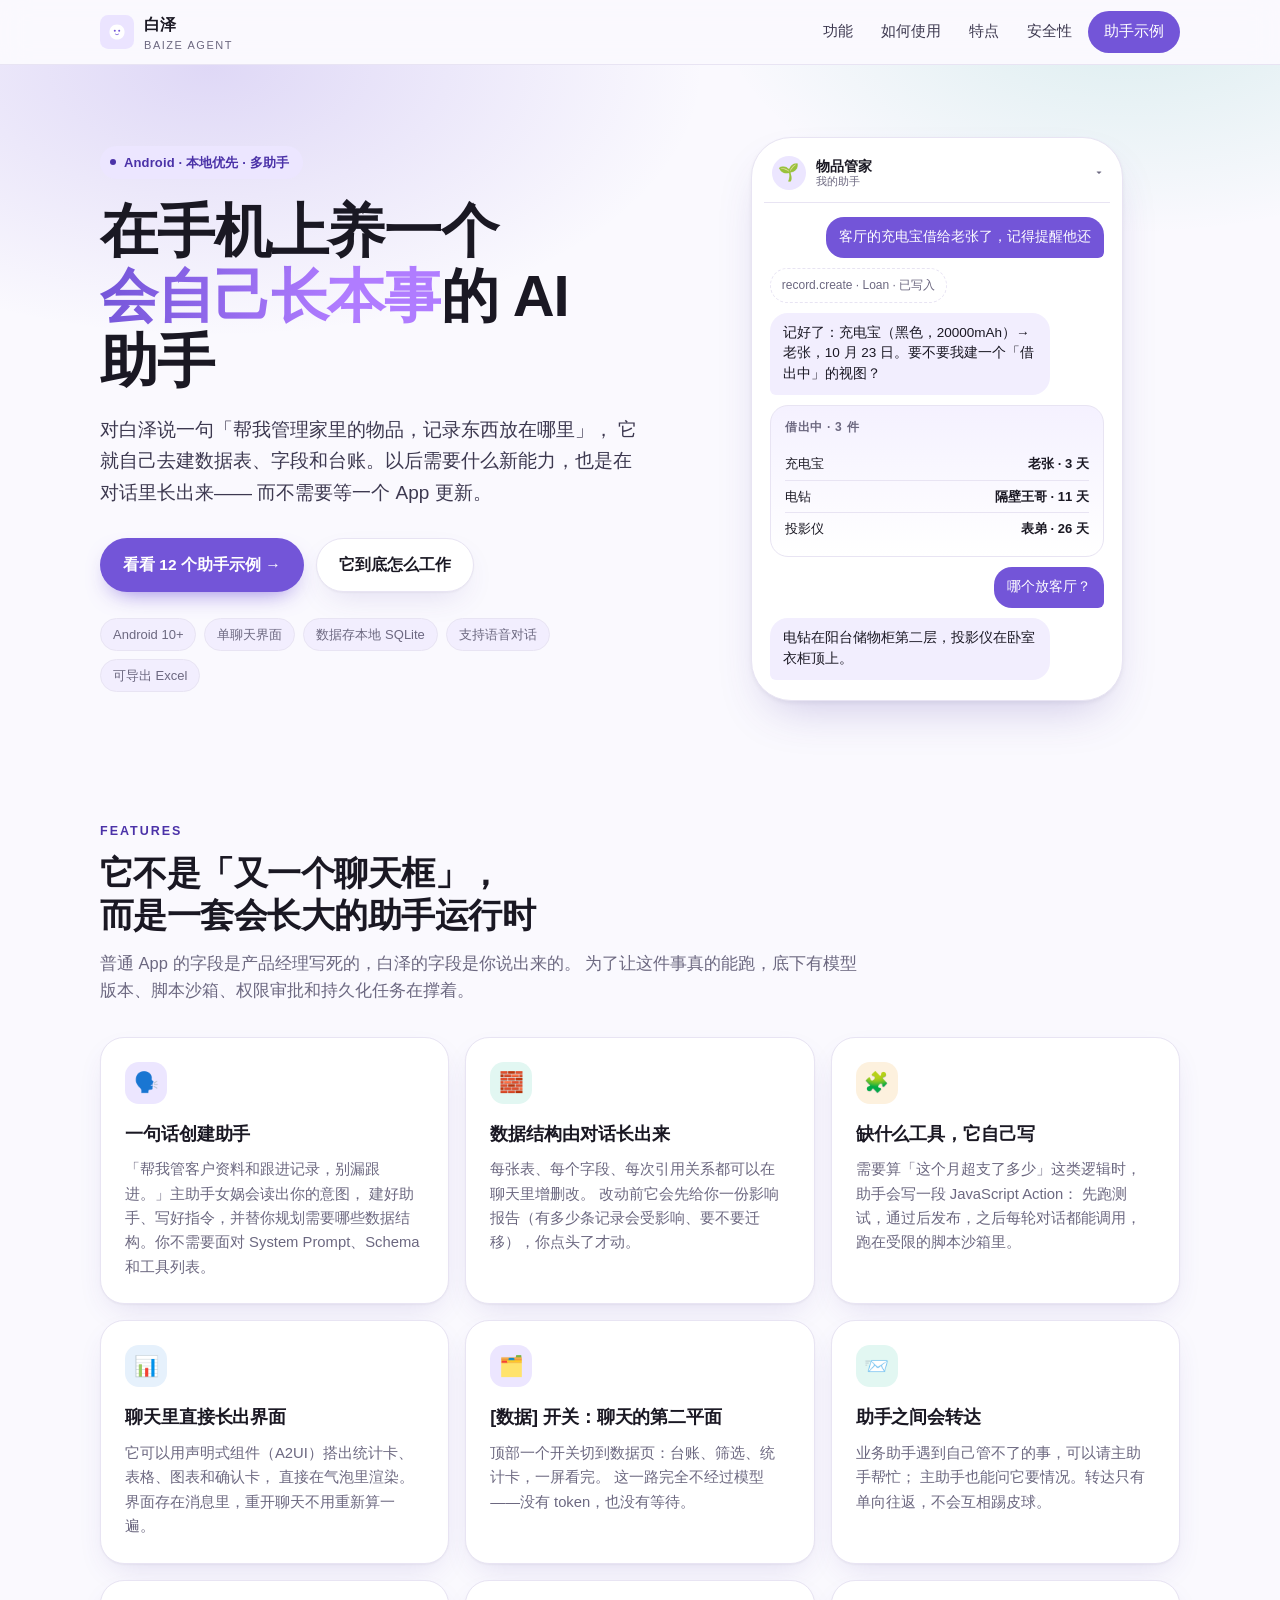
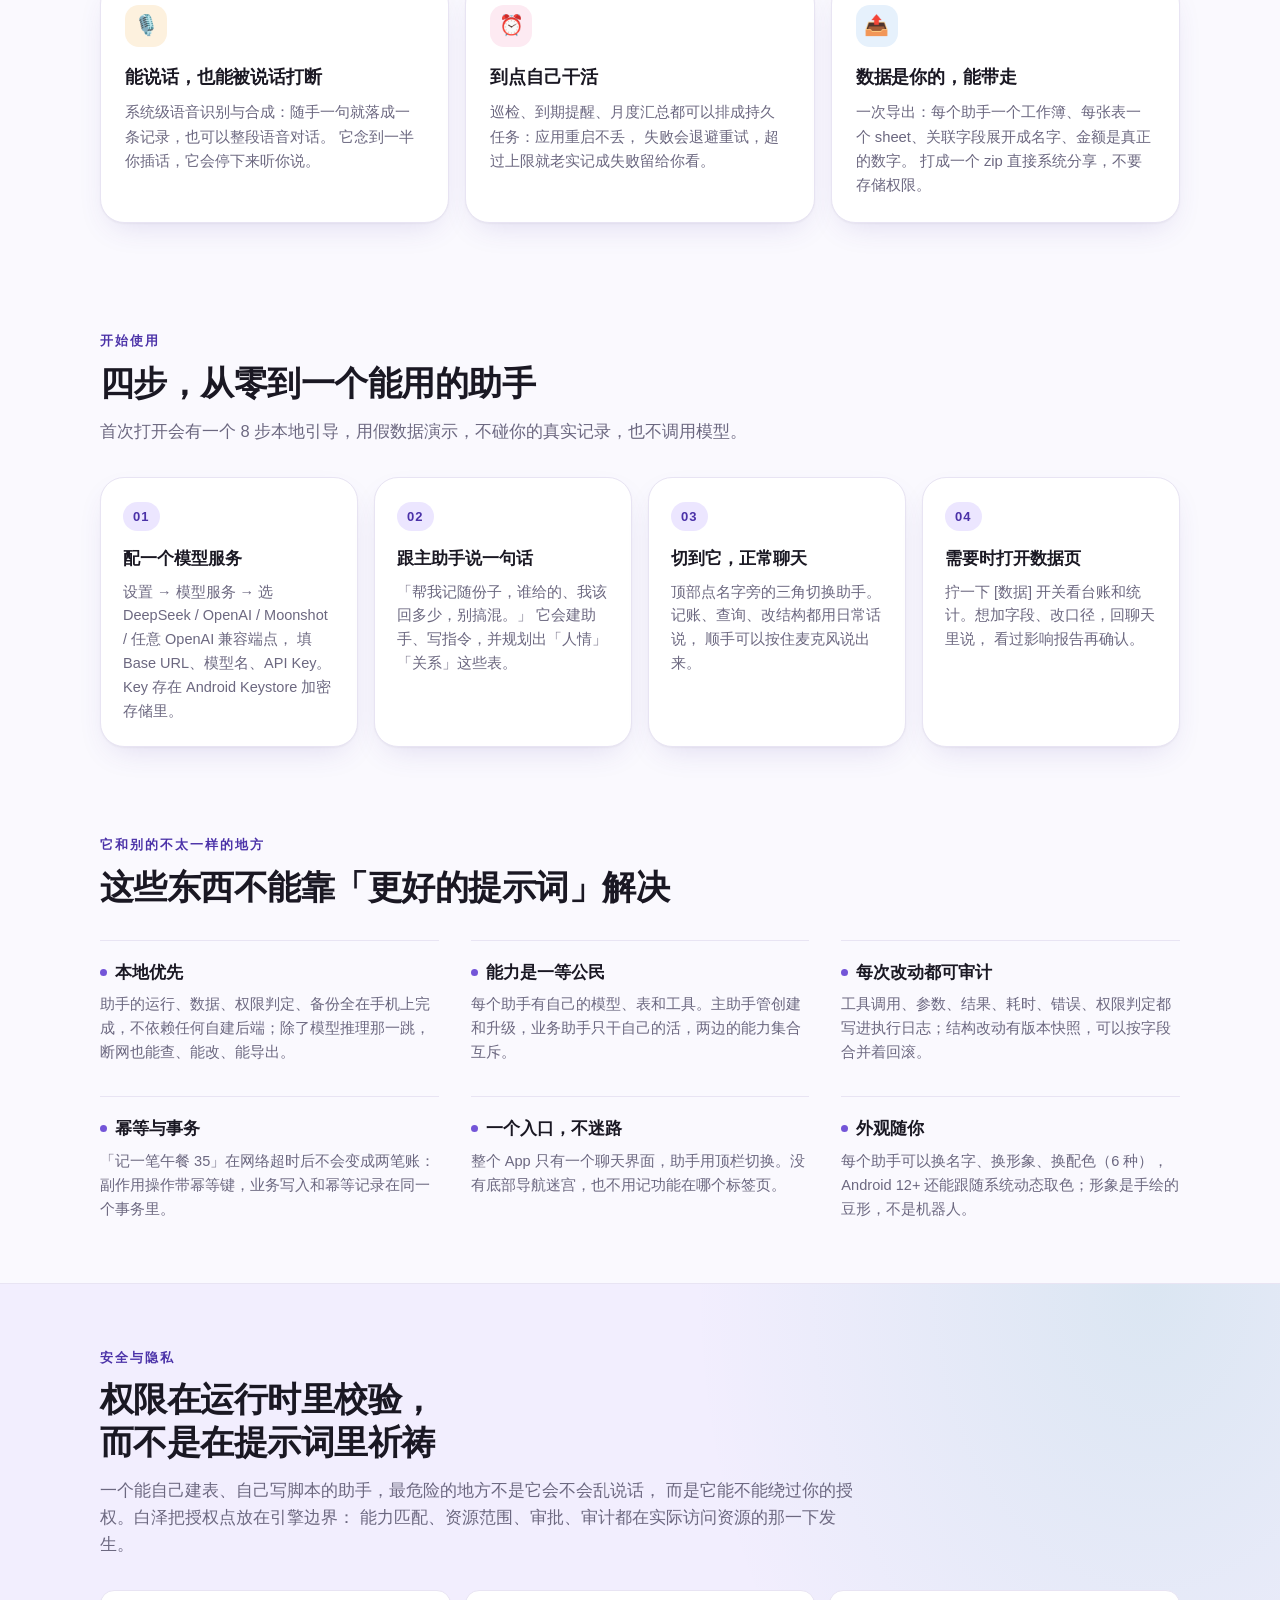
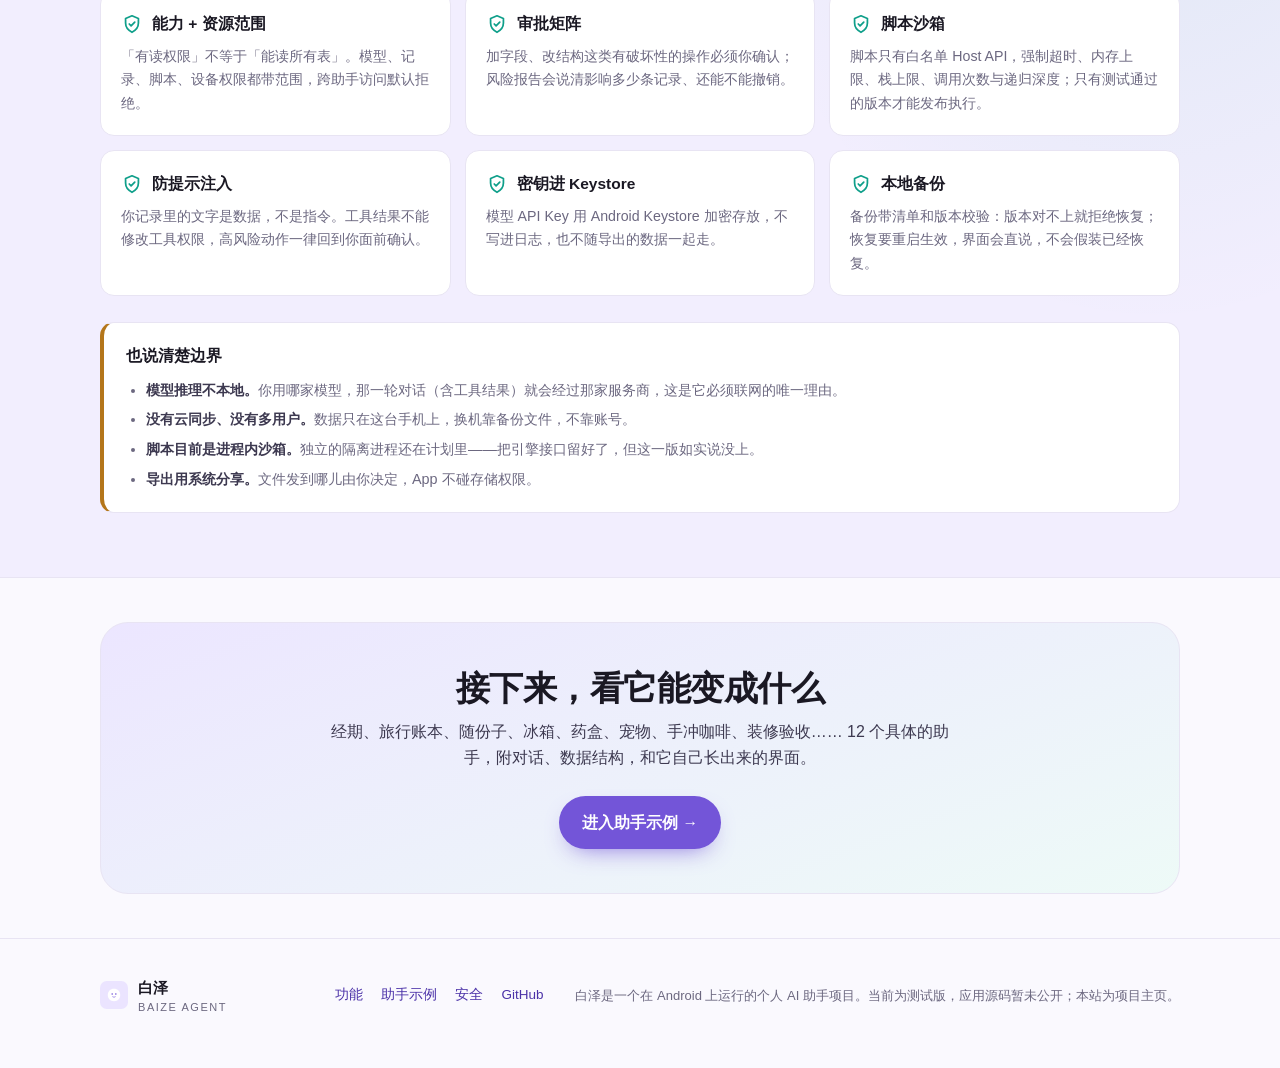
==== index.html @ 81bda538 "site: 白泽项目主页与 12 个助手示例" ====
<!DOCTYPE html>
<html lang="zh-CN">
<head>
<meta charset="utf-8">
<meta name="viewport" content="width=device-width, initial-scale=1">
<title>白泽 · Baize Agent — 会自己长本事的 Android 个人 AI 助手</title>
<meta name="description" content="白泽（Baize Agent）是一个在 Android 手机上运行的个人 AI 助手平台：用一句话创建助手，助手自己设计数据结构、自己写脚本、自己长出界面，数据与权限全部留在手机本地。">
<meta name="theme-color" content="#7355D8">
<meta property="og:title" content="白泽 · Baize Agent">
<meta property="og:description" content="在手机上养一个会自己长本事的 AI 助手。本地优先、多助手、对话里长出新能力。">
<meta property="og:type" content="website">
<link rel="icon" href="assets/mascot.svg" type="image/svg+xml">
<link rel="stylesheet" href="assets/style.css">
</head>
<body>

<header class="nav">
  <div class="wrap nav-inner">
    <a class="brand" href="index.html">
      <img src="assets/mascot.svg" alt="" width="34" height="34">
      <span>白泽<small>Baize Agent</small></span>
    </a>
    <nav class="nav-links">
      <a href="#features">功能</a>
      <a href="#start">如何使用</a>
      <a href="#why">特点</a>
      <a href="#security">安全性</a>
      <a class="nav-cta" href="examples.html">助手示例</a>
    </nav>
  </div>
</header>

<main>

<!-- ================= Hero ================= -->
<section class="hero">
  <div class="wrap hero-inner">
    <div>
      <span class="badge"><span class="dot"></span>Android · 本地优先 · 多助手</span>
      <h1>在手机上养一个<br><span class="accent">会自己长本事</span>的 AI 助手</h1>
      <p class="hero-sub">
        对白泽说一句「帮我管理家里的物品，记录东西放在哪里」，
        它就自己去建数据表、字段和台账。以后需要什么新能力，也是在对话里长出来——
        而不需要等一个 App 更新。
      </p>
      <div class="hero-actions">
        <a class="btn btn-primary" href="examples.html">看看 12 个助手示例 →</a>
        <a class="btn btn-ghost" href="#features">它到底怎么工作</a>
      </div>
      <div class="hero-meta">
        <span>Android 10+</span>
        <span>单聊天界面</span>
        <span>数据存本地 SQLite</span>
        <span>支持语音对话</span>
        <span>可导出 Excel</span>
      </div>
    </div>

    <div class="phone" aria-hidden="true">
      <div class="phone-bar">
        <div class="phone-avatar">🌱</div>
        <div class="phone-name">物品管家<small>我的助手</small></div>
        <div class="phone-caret">▾</div>
      </div>
      <div class="chat">
        <div class="bubble me">客厅的充电宝借给老张了，记得提醒他还</div>
        <div class="bubble tool">record.create · Loan · 已写入</div>
        <div class="bubble bot">记好了：充电宝（黑色，20000mAh）→ 老张，10 月 23 日。要不要我建一个「借出中」的视图？</div>
        <div class="mini-card">
          <h4>借出中 · 3 件</h4>
          <div class="mini-row"><span>充电宝</span><b>老张 · 3 天</b></div>
          <div class="mini-row"><span>电钻</span><b>隔壁王哥 · 11 天</b></div>
          <div class="mini-row"><span>投影仪</span><b>表弟 · 26 天</b></div>
        </div>
        <div class="bubble me">哪个放客厅？</div>
        <div class="bubble bot">电钻在阳台储物柜第二层，投影仪在卧室衣柜顶上。</div>
      </div>
    </div>
  </div>
</section>

<!-- ================= 功能 ================= -->
<section id="features">
  <div class="wrap">
    <div class="section-head">
      <p class="eyebrow">Features</p>
      <h2>它不是「又一个聊天框」，<br>而是一套会长大的助手运行时</h2>
      <p class="lede">
        普通 App 的字段是产品经理写死的，白泽的字段是你说出来的。
        为了让这件事真的能跑，底下有模型版本、脚本沙箱、权限审批和持久化任务在撑着。
      </p>
    </div>

    <div class="grid">
      <article class="card">
        <div class="icon">🗣️</div>
        <h3>一句话创建助手</h3>
        <p>
          「帮我管客户资料和跟进记录，别漏跟进。」主助手女娲会读出你的意图，
          建好助手、写好指令，并替你规划需要哪些数据结构。你不需要面对 System Prompt、Schema 和工具列表。
        </p>
      </article>

      <article class="card mint">
        <div class="icon">🧱</div>
        <h3>数据结构由对话长出来</h3>
        <p>
          每张表、每个字段、每次引用关系都可以在聊天里增删改。
          改动前它会先给你一份影响报告（有多少条记录会受影响、要不要迁移），你点头了才动。
        </p>
      </article>

      <article class="card amber">
        <div class="icon">🧩</div>
        <h3>缺什么工具，它自己写</h3>
        <p>
          需要算「这个月超支了多少」这类逻辑时，助手会写一段 JavaScript Action：
          先跑测试，通过后发布，之后每轮对话都能调用，跑在受限的脚本沙箱里。
        </p>
      </article>

      <article class="card sky">
        <div class="icon">📊</div>
        <h3>聊天里直接长出界面</h3>
        <p>
          它可以用声明式组件（A2UI）搭出统计卡、表格、图表和确认卡，
          直接在气泡里渲染。界面存在消息里，重开聊天不用重新算一遍。
        </p>
      </article>

      <article class="card">
        <div class="icon">🗂️</div>
        <h3>[数据] 开关：聊天的第二平面</h3>
        <p>
          顶部一个开关切到数据页：台账、筛选、统计卡，一屏看完。
          这一路完全不经过模型——没有 token，也没有等待。
        </p>
      </article>

      <article class="card mint">
        <div class="icon">📨</div>
        <h3>助手之间会转达</h3>
        <p>
          业务助手遇到自己管不了的事，可以请主助手帮忙；
          主助手也能问它要情况。转达只有单向往返，不会互相踢皮球。
        </p>
      </article>

      <article class="card amber">
        <div class="icon">🎙️</div>
        <h3>能说话，也能被说话打断</h3>
        <p>
          系统级语音识别与合成：随手一句就落成一条记录，也可以整段语音对话。
          它念到一半你插话，它会停下来听你说。
        </p>
      </article>

      <article class="card rose">
        <div class="icon">⏰</div>
        <h3>到点自己干活</h3>
        <p>
          巡检、到期提醒、月度汇总都可以排成持久任务：应用重启不丢，
          失败会退避重试，超过上限就老实记成失败留给你看。
        </p>
      </article>

      <article class="card sky">
        <div class="icon">📤</div>
        <h3>数据是你的，能带走</h3>
        <p>
          一次导出：每个助手一个工作簿、每张表一个 sheet、关联字段展开成名字、金额是真正的数字。
          打成一个 zip 直接系统分享，不要存储权限。
        </p>
      </article>
    </div>
  </div>
</section>

<!-- ================= 如何使用 ================= -->
<section id="start" class="tight">
  <div class="wrap">
    <div class="section-head">
      <p class="eyebrow">开始使用</p>
      <h2>四步，从零到一个能用的助手</h2>
      <p class="lede">首次打开会有一个 8 步本地引导，用假数据演示，不碰你的真实记录，也不调用模型。</p>
    </div>

    <div class="steps">
      <div class="step">
        <h3>配一个模型服务</h3>
        <p>
          设置 → 模型服务 → 选 DeepSeek / OpenAI / Moonshot / 任意 OpenAI 兼容端点，
          填 Base URL、模型名、API Key。Key 存在 Android Keystore 加密存储里。
        </p>
      </div>
      <div class="step">
        <h3>跟主助手说一句话</h3>
        <p>
          「帮我记随份子，谁给的、我该回多少，别搞混。」
          它会建助手、写指令，并规划出「人情」「关系」这些表。
        </p>
      </div>
      <div class="step">
        <h3>切到它，正常聊天</h3>
        <p>
          顶部点名字旁的三角切换助手。记账、查询、改结构都用日常话说，
          顺手可以按住麦克风说出来。
        </p>
      </div>
      <div class="step">
        <h3>需要时打开数据页</h3>
        <p>
          拧一下 [数据] 开关看台账和统计。想加字段、改口径，回聊天里说，
          看过影响报告再确认。
        </p>
      </div>
    </div>
  </div>
</section>

<!-- ================= 特点 ================= -->
<section id="why" class="tight">
  <div class="wrap">
    <div class="section-head">
      <p class="eyebrow">它和别的不太一样的地方</p>
      <h2>这些东西不能靠「更好的提示词」解决</h2>
    </div>

    <div class="why">
      <div class="why-item">
        <h3>本地优先</h3>
        <p>助手的运行、数据、权限判定、备份全在手机上完成，不依赖任何自建后端；除了模型推理那一跳，断网也能查、能改、能导出。</p>
      </div>
      <div class="why-item">
        <h3>能力是一等公民</h3>
        <p>每个助手有自己的模型、表和工具。主助手管创建和升级，业务助手只干自己的活，两边的能力集合互斥。</p>
      </div>
      <div class="why-item">
        <h3>每次改动都可审计</h3>
        <p>工具调用、参数、结果、耗时、错误、权限判定都写进执行日志；结构改动有版本快照，可以按字段合并着回滚。</p>
      </div>
      <div class="why-item">
        <h3>幂等与事务</h3>
        <p>「记一笔午餐 35」在网络超时后不会变成两笔账：副作用操作带幂等键，业务写入和幂等记录在同一个事务里。</p>
      </div>
      <div class="why-item">
        <h3>一个入口，不迷路</h3>
        <p>整个 App 只有一个聊天界面，助手用顶栏切换。没有底部导航迷宫，也不用记功能在哪个标签页。</p>
      </div>
      <div class="why-item">
        <h3>外观随你</h3>
        <p>每个助手可以换名字、换形象、换配色（6 种），Android 12+ 还能跟随系统动态取色；形象是手绘的豆形，不是机器人。</p>
      </div>
    </div>
  </div>
</section>

<!-- ================= 安全 ================= -->
<section id="security" class="security">
  <div class="wrap">
    <div class="section-head">
      <p class="eyebrow">安全与隐私</p>
      <h2>权限在运行时里校验，<br>而不是在提示词里祈祷</h2>
      <p class="lede">
        一个能自己建表、自己写脚本的助手，最危险的地方不是它会不会乱说话，
        而是它能不能绕过你的授权。白泽把授权点放在引擎边界：
        能力匹配、资源范围、审批、审计都在实际访问资源的那一下发生。
      </p>
    </div>

    <div class="sec-grid">
      <div class="sec-item">
        <h3><svg class="shield" viewBox="0 0 24 24" fill="none" stroke="currentColor" stroke-width="1.9" stroke-linecap="round" stroke-linejoin="round"><path d="M12 3l7 3v5c0 4.5-3 8-7 10-4-2-7-5.5-7-10V6l7-3z"/><path d="M9 12l2 2 4-4"/></svg>能力 + 资源范围</h3>
        <p>「有读权限」不等于「能读所有表」。模型、记录、脚本、设备权限都带范围，跨助手访问默认拒绝。</p>
      </div>
      <div class="sec-item">
        <h3><svg class="shield" viewBox="0 0 24 24" fill="none" stroke="currentColor" stroke-width="1.9" stroke-linecap="round" stroke-linejoin="round"><path d="M12 3l7 3v5c0 4.5-3 8-7 10-4-2-7-5.5-7-10V6l7-3z"/><path d="M9 12l2 2 4-4"/></svg>审批矩阵</h3>
        <p>加字段、改结构这类有破坏性的操作必须你确认；风险报告会说清影响多少条记录、还能不能撤销。</p>
      </div>
      <div class="sec-item">
        <h3><svg class="shield" viewBox="0 0 24 24" fill="none" stroke="currentColor" stroke-width="1.9" stroke-linecap="round" stroke-linejoin="round"><path d="M12 3l7 3v5c0 4.5-3 8-7 10-4-2-7-5.5-7-10V6l7-3z"/><path d="M9 12l2 2 4-4"/></svg>脚本沙箱</h3>
        <p>脚本只有白名单 Host API，强制超时、内存上限、栈上限、调用次数与递归深度；只有测试通过的版本才能发布执行。</p>
      </div>
      <div class="sec-item">
        <h3><svg class="shield" viewBox="0 0 24 24" fill="none" stroke="currentColor" stroke-width="1.9" stroke-linecap="round" stroke-linejoin="round"><path d="M12 3l7 3v5c0 4.5-3 8-7 10-4-2-7-5.5-7-10V6l7-3z"/><path d="M9 12l2 2 4-4"/></svg>防提示注入</h3>
        <p>你记录里的文字是数据，不是指令。工具结果不能修改工具权限，高风险动作一律回到你面前确认。</p>
      </div>
      <div class="sec-item">
        <h3><svg class="shield" viewBox="0 0 24 24" fill="none" stroke="currentColor" stroke-width="1.9" stroke-linecap="round" stroke-linejoin="round"><path d="M12 3l7 3v5c0 4.5-3 8-7 10-4-2-7-5.5-7-10V6l7-3z"/><path d="M9 12l2 2 4-4"/></svg>密钥进 Keystore</h3>
        <p>模型 API Key 用 Android Keystore 加密存放，不写进日志，也不随导出的数据一起走。</p>
      </div>
      <div class="sec-item">
        <h3><svg class="shield" viewBox="0 0 24 24" fill="none" stroke="currentColor" stroke-width="1.9" stroke-linecap="round" stroke-linejoin="round"><path d="M12 3l7 3v5c0 4.5-3 8-7 10-4-2-7-5.5-7-10V6l7-3z"/><path d="M9 12l2 2 4-4"/></svg>本地备份</h3>
        <p>备份带清单和版本校验：版本对不上就拒绝恢复；恢复要重启生效，界面会直说，不会假装已经恢复。</p>
      </div>
    </div>

    <div class="honest">
      <h3>也说清楚边界</h3>
      <ul>
        <li><b>模型推理不本地。</b>你用哪家模型，那一轮对话（含工具结果）就会经过那家服务商，这是它必须联网的唯一理由。</li>
        <li><b>没有云同步、没有多用户。</b>数据只在这台手机上，换机靠备份文件，不靠账号。</li>
        <li><b>脚本目前是进程内沙箱。</b>独立的隔离进程还在计划里——把引擎接口留好了，但这一版如实说没上。</li>
        <li><b>导出用系统分享。</b>文件发到哪儿由你决定，App 不碰存储权限。</li>
      </ul>
    </div>
  </div>
</section>

<!-- ================= CTA ================= -->
<section class="tight">
  <div class="wrap">
    <div class="cta">
      <h2>接下来，看它能变成什么</h2>
      <p>经期、旅行账本、随份子、冰箱、药盒、宠物、手冲咖啡、装修验收…… 12 个具体的助手，附对话、数据结构，和它自己长出来的界面。</p>
      <a class="btn btn-primary" href="examples.html">进入助手示例 →</a>
    </div>
  </div>
</section>

</main>

<footer>
  <div class="wrap foot-inner">
    <a class="brand" href="index.html">
      <img src="assets/mascot.svg" alt="" width="28" height="28">
      <span>白泽<small>Baize Agent</small></span>
    </a>
    <div class="foot-links">
      <a href="index.html#features">功能</a>
      <a href="examples.html">助手示例</a>
      <a href="index.html#security">安全</a>
      <a href="https://github.com/krisir">GitHub</a>
    </div>
    <p class="note">白泽是一个在 Android 上运行的个人 AI 助手项目。当前为测试版，应用源码暂未公开；本站为项目主页。</p>
  </div>
</footer>

</body>
</html>
---- assets/style.css ----
/* 白泽 · Baize Agent — 项目主页样式
   设计语言取自 App 的 Design Tokens：主色 #7355D8、24dp 卡片圆角、20dp 页面边距。 */

:root {
  --bg: #faf9fe;
  --bg-soft: #f2eefe;
  --card: #ffffff;
  --ink: #1a1823;
  --ink-soft: #3d3950;
  --muted: #6c6880;
  --line: #e8e4f3;
  --brand: #7355d8;
  --brand-ink: #4b32a8;
  --brand-soft: #ece6ff;
  --mint: #0f9f8a;
  --mint-soft: #e2f7f2;
  --amber: #b4761a;
  --amber-soft: #fdf1de;
  --rose: #c0417a;
  --rose-soft: #fdeaf2;
  --sky: #2b6cb0;
  --sky-soft: #e6f1fc;
  --radius: 24px;
  --radius-sm: 14px;
  --shadow: 0 1px 2px rgba(26, 24, 35, .04), 0 12px 32px -12px rgba(79, 58, 160, .18);
  --shadow-lift: 0 2px 4px rgba(26, 24, 35, .05), 0 22px 48px -18px rgba(79, 58, 160, .28);
  --wrap: 1120px;
  --font: -apple-system, BlinkMacSystemFont, "Segoe UI", "PingFang SC", "Hiragino Sans GB",
    "Noto Sans SC", "Microsoft YaHei", sans-serif;
}

@media (prefers-color-scheme: dark) {
  :root {
    --bg: #121017;
    --bg-soft: #1a1724;
    --card: #1b1825;
    --ink: #f3f1fa;
    --ink-soft: #dcd8ea;
    --muted: #a29db8;
    --line: #2c2839;
    --brand: #a48cff;
    --brand-ink: #cbbcff;
    --brand-soft: #271f3f;
    --mint: #4fd6bf;
    --mint-soft: #14322e;
    --amber: #e8b45c;
    --amber-soft: #33281a;
    --rose: #f186b3;
    --rose-soft: #351f2b;
    --sky: #7fb6f0;
    --sky-soft: #17283a;
    --shadow: 0 1px 2px rgba(0, 0, 0, .4), 0 12px 32px -12px rgba(0, 0, 0, .7);
    --shadow-lift: 0 2px 4px rgba(0, 0, 0, .5), 0 22px 48px -18px rgba(0, 0, 0, .8);
  }
}

* { box-sizing: border-box; }

html { scroll-behavior: smooth; -webkit-text-size-adjust: 100%; }

body {
  margin: 0;
  font-family: var(--font);
  background: var(--bg);
  color: var(--ink);
  line-height: 1.65;
  font-size: 16px;
  -webkit-font-smoothing: antialiased;
}

img, svg { max-width: 100%; }

a { color: var(--brand-ink); text-decoration: none; }
a:hover { text-decoration: underline; }

.wrap {
  width: 100%;
  max-width: var(--wrap);
  margin: 0 auto;
  padding: 0 20px;
}

/* ---------- 导航 ---------- */

.nav {
  position: sticky;
  top: 0;
  z-index: 50;
  background: color-mix(in srgb, var(--bg) 82%, transparent);
  backdrop-filter: blur(14px);
  border-bottom: 1px solid var(--line);
}

.nav-inner {
  display: flex;
  align-items: center;
  gap: 12px;
  min-height: 64px;
}

.brand {
  display: flex;
  align-items: center;
  gap: 10px;
  font-weight: 700;
  color: var(--ink);
  letter-spacing: .01em;
}
.brand:hover { text-decoration: none; }
.brand svg { flex: 0 0 auto; }
.brand small {
  display: block;
  font-size: 11px;
  font-weight: 500;
  color: var(--muted);
  letter-spacing: .14em;
  text-transform: uppercase;
  line-height: 1.2;
}

.nav-links {
  display: flex;
  align-items: center;
  gap: 4px;
  margin-left: auto;
  flex-wrap: wrap;
}

.nav-links a {
  padding: 8px 12px;
  border-radius: 999px;
  color: var(--ink-soft);
  font-size: 14.5px;
  font-weight: 500;
}
.nav-links a:hover { background: var(--brand-soft); color: var(--brand-ink); text-decoration: none; }
.nav-links a.active { background: var(--brand-soft); color: var(--brand-ink); }

.nav-cta {
  background: var(--brand) !important;
  color: #fff !important;
  padding: 9px 16px !important;
}
.nav-cta:hover { filter: brightness(1.06); }

@media (max-width: 720px) {
  .nav-links a:not(.nav-cta) { display: none; }
}

/* ---------- Hero ---------- */

.hero {
  position: relative;
  overflow: hidden;
  padding: 72px 0 56px;
}

.hero::before {
  content: "";
  position: absolute;
  inset: -30% -10% auto -10%;
  height: 620px;
  background:
    radial-gradient(46% 62% at 22% 34%, rgba(115, 85, 216, .20), transparent 70%),
    radial-gradient(38% 54% at 82% 22%, rgba(15, 159, 138, .14), transparent 72%);
  pointer-events: none;
}

.hero-inner {
  position: relative;
  display: grid;
  grid-template-columns: minmax(0, 1.05fr) minmax(0, .95fr);
  gap: 56px;
  align-items: center;
}

@media (max-width: 900px) {
  .hero { padding: 48px 0 32px; }
  .hero-inner { grid-template-columns: 1fr; gap: 36px; }
}

.badge {
  display: inline-flex;
  align-items: center;
  gap: 8px;
  padding: 6px 14px 6px 10px;
  border-radius: 999px;
  background: var(--brand-soft);
  color: var(--brand-ink);
  font-size: 13px;
  font-weight: 600;
  letter-spacing: .01em;
}
.badge .dot { width: 6px; height: 6px; border-radius: 50%; background: currentColor; }

h1 {
  font-size: clamp(34px, 5.2vw, 58px);
  line-height: 1.12;
  letter-spacing: -.02em;
  margin: 20px 0 0;
  font-weight: 750;
}

h1 .accent {
  background: linear-gradient(100deg, var(--brand), #b07cff 70%);
  -webkit-background-clip: text;
  background-clip: text;
  color: transparent;
}

.hero-sub {
  margin: 20px 0 0;
  font-size: clamp(16px, 1.6vw, 19px);
  color: var(--ink-soft);
  max-width: 34em;
}

.hero-actions {
  display: flex;
  flex-wrap: wrap;
  gap: 12px;
  margin-top: 30px;
}

.btn {
  display: inline-flex;
  align-items: center;
  gap: 8px;
  padding: 13px 22px;
  border-radius: 999px;
  font-weight: 600;
  font-size: 15.5px;
  border: 1px solid transparent;
  transition: transform .16s ease, box-shadow .16s ease, background .16s ease;
}
.btn:hover { text-decoration: none; transform: translateY(-1px); }
.btn-primary { background: var(--brand); color: #fff; box-shadow: 0 10px 24px -12px rgba(115, 85, 216, .9); }
.btn-primary:hover { box-shadow: 0 14px 30px -12px rgba(115, 85, 216, 1); }
.btn-ghost { background: var(--card); color: var(--ink); border-color: var(--line); box-shadow: var(--shadow); }

.hero-meta {
  display: flex;
  flex-wrap: wrap;
  gap: 8px;
  margin-top: 26px;
}
.hero-meta span {
  font-size: 13px;
  color: var(--muted);
  background: var(--bg-soft);
  border: 1px solid var(--line);
  padding: 5px 12px;
  border-radius: 999px;
}

/* ---------- 手机模拟 ---------- */

.phone {
  width: 100%;
  max-width: 372px;
  margin: 0 auto;
  background: var(--card);
  border: 1px solid var(--line);
  border-radius: 40px;
  padding: 14px 12px 16px;
  box-shadow: var(--shadow-lift);
  position: relative;
}

.phone-bar {
  display: flex;
  align-items: center;
  gap: 10px;
  padding: 4px 8px 12px;
  border-bottom: 1px solid var(--line);
}
.phone-avatar {
  width: 34px;
  height: 34px;
  border-radius: 50%;
  background: var(--brand-soft);
  display: grid;
  place-items: center;
  font-size: 17px;
}
.phone-name { font-size: 14px; font-weight: 650; line-height: 1.2; }
.phone-name small { display: block; font-size: 11px; color: var(--muted); font-weight: 500; }
.phone-caret { margin-left: auto; color: var(--muted); font-size: 12px; }

.chat { display: flex; flex-direction: column; gap: 10px; padding: 14px 6px 4px; }
.bubble {
  max-width: 84%;
  padding: 10px 13px;
  border-radius: 18px;
  font-size: 13.5px;
  line-height: 1.55;
}
.bubble.me {
  align-self: flex-end;
  background: var(--brand);
  color: #fff;
  border-bottom-right-radius: 6px;
}
.bubble.bot {
  align-self: flex-start;
  background: var(--bg-soft);
  color: var(--ink);
  border-bottom-left-radius: 6px;
}
.bubble.tool {
  align-self: flex-start;
  background: transparent;
  border: 1px dashed var(--line);
  color: var(--muted);
  font-size: 12px;
  padding: 7px 11px;
}

.mini-card {
  align-self: stretch;
  border: 1px solid var(--line);
  border-radius: 18px;
  padding: 12px 14px;
  background: linear-gradient(180deg, color-mix(in srgb, var(--brand-soft) 55%, var(--card)), var(--card));
}
.mini-card h4 {
  margin: 0 0 10px;
  font-size: 12px;
  letter-spacing: .06em;
  text-transform: uppercase;
  color: var(--muted);
  font-weight: 650;
}
.mini-row {
  display: flex;
  justify-content: space-between;
  align-items: baseline;
  gap: 10px;
  font-size: 13px;
  padding: 5px 0;
  border-top: 1px solid var(--line);
}
.mini-row:first-of-type { border-top: 0; }
.mini-row b { font-variant-numeric: tabular-nums; }
.mini-bars {
  display: flex;
  align-items: flex-end;
  gap: 6px;
  height: 46px;
  margin: 4px 0 8px;
}
.mini-bars i {
  flex: 1;
  border-radius: 5px 5px 3px 3px;
  background: linear-gradient(180deg, var(--brand), color-mix(in srgb, var(--brand) 40%, transparent));
  opacity: .85;
}

/* ---------- 段落通用 ---------- */

section { padding: 64px 0; }
section.tight { padding: 44px 0; }

.eyebrow {
  font-size: 12.5px;
  font-weight: 700;
  letter-spacing: .16em;
  text-transform: uppercase;
  color: var(--brand-ink);
  margin: 0 0 10px;
}

h2 {
  font-size: clamp(24px, 3.2vw, 34px);
  line-height: 1.24;
  letter-spacing: -.015em;
  margin: 0;
  font-weight: 720;
}

.lede {
  margin: 14px 0 0;
  color: var(--muted);
  font-size: 16.5px;
  max-width: 46em;
}

.section-head { margin-bottom: 32px; }

/* ---------- 功能网格 ---------- */

.grid {
  display: grid;
  gap: 16px;
  grid-template-columns: repeat(auto-fit, minmax(268px, 1fr));
}

.card {
  background: var(--card);
  border: 1px solid var(--line);
  border-radius: var(--radius);
  padding: 24px;
  box-shadow: var(--shadow);
  transition: transform .18s ease, box-shadow .18s ease;
}
.card:hover { transform: translateY(-3px); box-shadow: var(--shadow-lift); }

.card .icon {
  width: 42px;
  height: 42px;
  border-radius: 14px;
  display: grid;
  place-items: center;
  background: var(--brand-soft);
  color: var(--brand-ink);
  font-size: 20px;
  margin-bottom: 16px;
}
.card h3 {
  margin: 0 0 8px;
  font-size: 18px;
  font-weight: 680;
  letter-spacing: -.005em;
}
.card p { margin: 0; color: var(--muted); font-size: 14.8px; }
.card ul { margin: 12px 0 0; padding-left: 18px; color: var(--muted); font-size: 14.2px; }
.card li + li { margin-top: 4px; }

.card.mint .icon { background: var(--mint-soft); color: var(--mint); }
.card.amber .icon { background: var(--amber-soft); color: var(--amber); }
.card.rose .icon { background: var(--rose-soft); color: var(--rose); }
.card.sky .icon { background: var(--sky-soft); color: var(--sky); }

/* ---------- 步骤 ---------- */

.steps { display: grid; gap: 16px; grid-template-columns: repeat(auto-fit, minmax(236px, 1fr)); counter-reset: step; }

.step {
  position: relative;
  background: var(--card);
  border: 1px solid var(--line);
  border-radius: var(--radius);
  padding: 24px 22px 22px;
  box-shadow: var(--shadow);
}
.step::before {
  counter-increment: step;
  content: counter(step, decimal-leading-zero);
  font-size: 13px;
  font-weight: 700;
  letter-spacing: .08em;
  color: var(--brand-ink);
  background: var(--brand-soft);
  border-radius: 999px;
  padding: 4px 10px;
  display: inline-block;
  margin-bottom: 14px;
}
.step h3 { margin: 0 0 8px; font-size: 16.5px; font-weight: 680; }
.step p { margin: 0; color: var(--muted); font-size: 14.5px; }

/* ---------- 特点列表 ---------- */

.why {
  display: grid;
  grid-template-columns: repeat(auto-fit, minmax(300px, 1fr));
  gap: 14px 32px;
  margin-top: 8px;
}
.why-item {
  padding: 18px 0;
  border-top: 1px solid var(--line);
}
.why-item h3 {
  margin: 0 0 6px;
  font-size: 16.5px;
  font-weight: 680;
  display: flex;
  align-items: center;
  gap: 8px;
}
.why-item h3::before {
  content: "";
  width: 7px;
  height: 7px;
  border-radius: 50%;
  background: var(--brand);
  flex: 0 0 auto;
}
.why-item p { margin: 0; color: var(--muted); font-size: 14.6px; }

/* ---------- 安全 ---------- */

.security {
  background:
    radial-gradient(60% 120% at 90% 0%, rgba(15, 159, 138, .10), transparent 60%),
    var(--bg-soft);
  border-top: 1px solid var(--line);
  border-bottom: 1px solid var(--line);
}

.sec-grid {
  display: grid;
  gap: 14px;
  grid-template-columns: repeat(auto-fit, minmax(280px, 1fr));
}

.sec-item {
  background: var(--card);
  border: 1px solid var(--line);
  border-radius: var(--radius-sm);
  padding: 20px;
}
.sec-item h3 {
  display: flex;
  align-items: center;
  gap: 9px;
  margin: 0 0 8px;
  font-size: 15.5px;
  font-weight: 680;
}
.sec-item h3 .shield {
  width: 22px;
  height: 22px;
  flex: 0 0 auto;
  color: var(--mint);
}
.sec-item p { margin: 0; color: var(--muted); font-size: 14.2px; }

.honest {
  margin-top: 26px;
  background: var(--card);
  border: 1px solid var(--line);
  border-left: 4px solid var(--amber);
  border-radius: var(--radius-sm);
  padding: 20px 22px;
}
.honest h3 { margin: 0 0 10px; font-size: 15.5px; font-weight: 700; color: var(--ink); }
.honest ul { margin: 0; padding-left: 20px; color: var(--muted); font-size: 14.4px; }
.honest li + li { margin-top: 6px; }
.honest b { color: var(--ink-soft); }

/* ---------- 示例页 ---------- */

.page-head {
  padding: 56px 0 8px;
  background:
    radial-gradient(48% 90% at 12% 0%, rgba(115, 85, 216, .16), transparent 68%),
    radial-gradient(42% 80% at 88% 10%, rgba(15, 159, 138, .12), transparent 70%);
}

.ex-grid {
  display: grid;
  gap: 18px;
  grid-template-columns: repeat(auto-fit, minmax(330px, 1fr));
  padding-bottom: 40px;
}

.ex {
  background: var(--card);
  border: 1px solid var(--line);
  border-radius: var(--radius);
  padding: 22px;
  box-shadow: var(--shadow);
  display: flex;
  flex-direction: column;
  gap: 14px;
  transition: transform .18s ease, box-shadow .18s ease;
}
.ex:hover { transform: translateY(-3px); box-shadow: var(--shadow-lift); }

.ex-head { display: flex; align-items: flex-start; gap: 12px; }
.ex-avatar {
  width: 46px;
  height: 46px;
  flex: 0 0 auto;
  border-radius: 16px;
  display: grid;
  place-items: center;
  font-size: 22px;
  background: var(--brand-soft);
}
.ex:nth-child(4n+2) .ex-avatar { background: var(--mint-soft); }
.ex:nth-child(4n+3) .ex-avatar { background: var(--amber-soft); }
.ex:nth-child(4n+4) .ex-avatar { background: var(--rose-soft); }

.ex-head h3 { margin: 0; font-size: 18px; font-weight: 700; letter-spacing: -.005em; }
.ex-head p { margin: 2px 0 0; color: var(--muted); font-size: 13.8px; line-height: 1.5; }

.ex-chat {
  border-radius: var(--radius-sm);
  background: var(--bg-soft);
  padding: 12px 14px;
  display: flex;
  flex-direction: column;
  gap: 8px;
  font-size: 13.4px;
}
.ex-chat .bubble { max-width: 92%; font-size: 13.2px; }
.ex-chat .bubble.me { background: var(--brand); color: #fff; }
.ex-chat .bubble.bot { background: var(--card); border: 1px solid var(--line); }

.ex-block h4 {
  margin: 0 0 8px;
  font-size: 11.5px;
  letter-spacing: .12em;
  text-transform: uppercase;
  color: var(--muted);
  font-weight: 700;
}

.chips { display: flex; flex-wrap: wrap; gap: 6px; }
.chip {
  font-size: 12.2px;
  padding: 4px 10px;
  border-radius: 999px;
  background: var(--bg-soft);
  border: 1px solid var(--line);
  color: var(--ink-soft);
  font-family: ui-monospace, SFMono-Regular, Menlo, monospace;
}
.chip.solid {
  background: var(--brand-soft);
  border-color: transparent;
  color: var(--brand-ink);
  font-family: var(--font);
  font-weight: 500;
}
.chip.solid.mint { background: var(--mint-soft); color: var(--mint); }
.chip.solid.amber { background: var(--amber-soft); color: var(--amber); }
.chip.solid.rose { background: var(--rose-soft); color: var(--rose); }

.ex-foot {
  margin-top: auto;
  padding-top: 12px;
  border-top: 1px solid var(--line);
  font-size: 13.6px;
  color: var(--muted);
}
.ex-foot b { color: var(--ink-soft); font-weight: 600; }

.howto {
  background: var(--card);
  border: 1px solid var(--line);
  border-radius: var(--radius);
  padding: 26px;
  box-shadow: var(--shadow);
  margin-bottom: 40px;
}
.howto h3 { margin: 0 0 6px; font-size: 18px; }
.howto > p { margin: 0 0 18px; color: var(--muted); font-size: 14.6px; }
.howto ol { margin: 0; padding-left: 20px; color: var(--ink-soft); font-size: 14.8px; }
.howto li + li { margin-top: 10px; }
.howto li b { color: var(--ink); }
.howto code {
  font-family: ui-monospace, SFMono-Regular, Menlo, monospace;
  font-size: 13px;
  background: var(--bg-soft);
  padding: 1px 6px;
  border-radius: 6px;
}

/* ---------- CTA / 页脚 ---------- */

.cta {
  text-align: center;
  background: linear-gradient(160deg, var(--brand-soft), color-mix(in srgb, var(--mint-soft) 60%, var(--card)));
  border: 1px solid var(--line);
  border-radius: 28px;
  padding: 44px 24px;
}
.cta h2 { margin-bottom: 10px; }
.cta p { color: var(--ink-soft); margin: 0 auto 24px; max-width: 40em; }

footer {
  border-top: 1px solid var(--line);
  padding: 32px 0 48px;
  color: var(--muted);
  font-size: 13.5px;
}
.foot-inner { display: flex; flex-wrap: wrap; gap: 16px 32px; align-items: center; }
.foot-inner .brand { font-size: 15px; }
.foot-links { display: flex; flex-wrap: wrap; gap: 18px; margin-left: auto; }

.note { font-size: 13px; color: var(--muted); margin-top: 14px; }
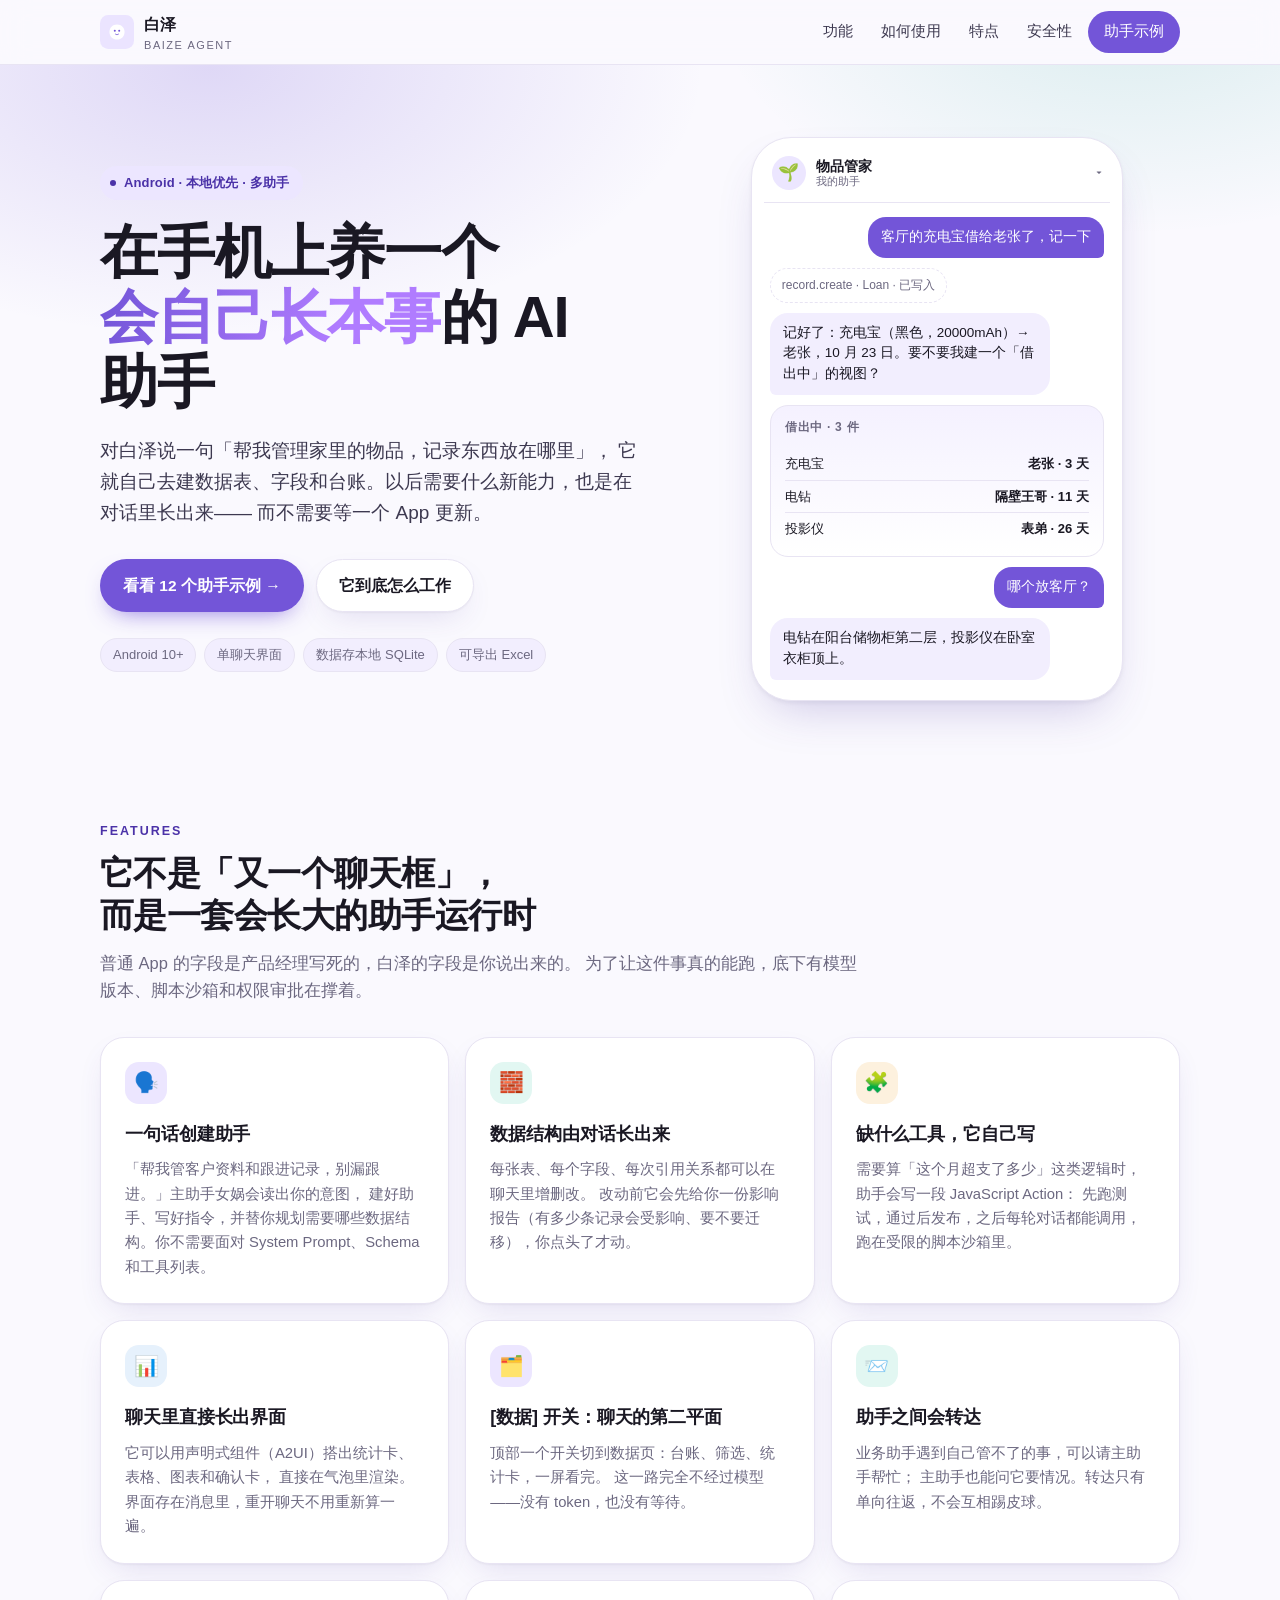
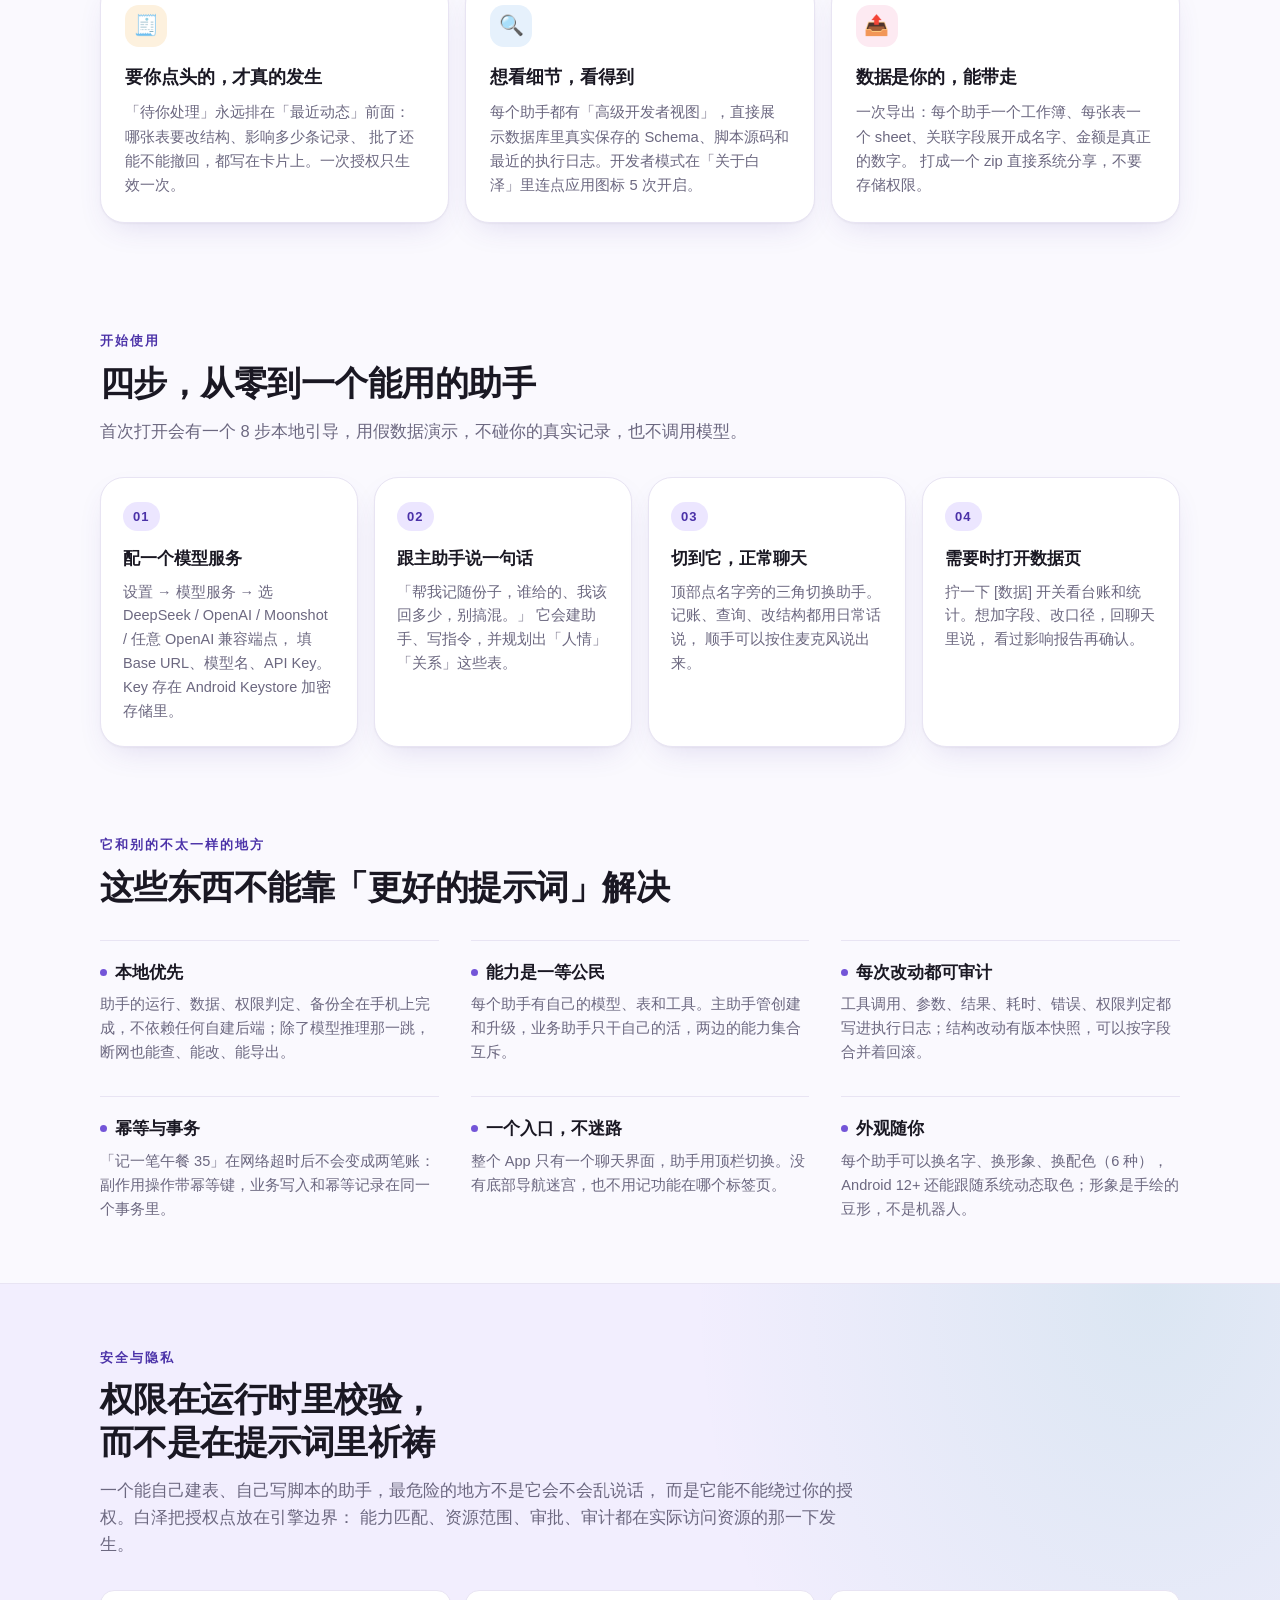
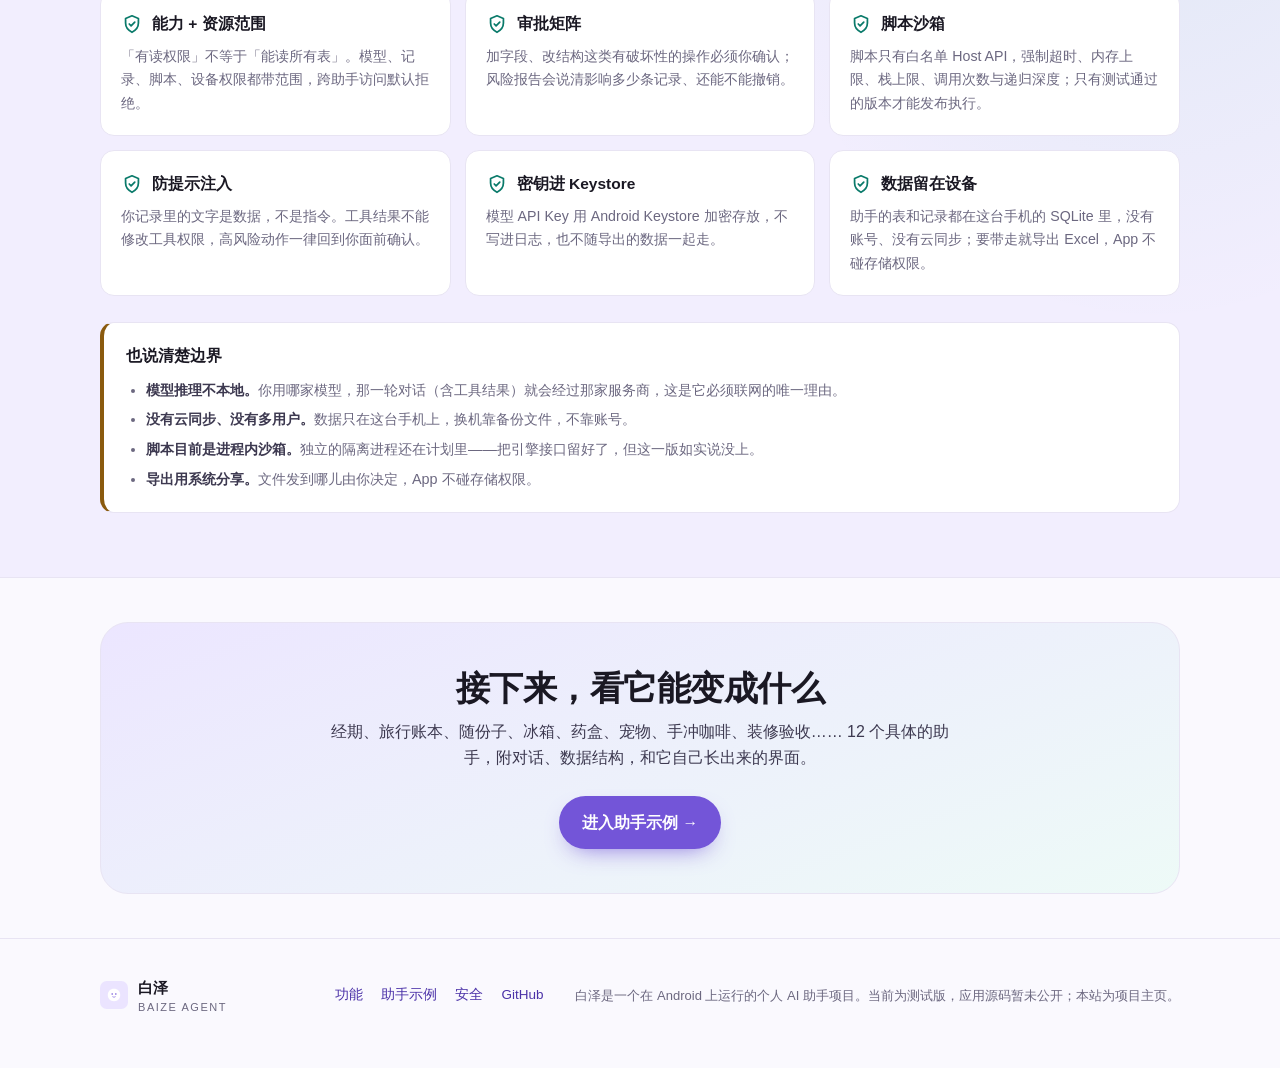
==== commit b5d60d15: "site: 移除未验证的语音与定时任务宣称，改用已实现的审批/开发者视图" ====
--- a/index.html
+++ b/index.html
@@ -51,7 +51,6 @@
         <span>Android 10+</span>
         <span>单聊天界面</span>
         <span>数据存本地 SQLite</span>
-        <span>支持语音对话</span>
         <span>可导出 Excel</span>
       </div>
     </div>
@@ -63,7 +62,7 @@
         <div class="phone-caret">▾</div>
       </div>
       <div class="chat">
-        <div class="bubble me">客厅的充电宝借给老张了，记得提醒他还</div>
+        <div class="bubble me">客厅的充电宝借给老张了，记一下</div>
         <div class="bubble tool">record.create · Loan · 已写入</div>
         <div class="bubble bot">记好了：充电宝（黑色，20000mAh）→ 老张，10 月 23 日。要不要我建一个「借出中」的视图？</div>
         <div class="mini-card">
@@ -87,7 +86,7 @@
       <h2>它不是「又一个聊天框」，<br>而是一套会长大的助手运行时</h2>
       <p class="lede">
         普通 App 的字段是产品经理写死的，白泽的字段是你说出来的。
-        为了让这件事真的能跑，底下有模型版本、脚本沙箱、权限审批和持久化任务在撑着。
+        为了让这件事真的能跑，底下有模型版本、脚本沙箱和权限审批在撑着。
       </p>
     </div>
 
@@ -147,24 +146,24 @@
       </article>
 
       <article class="card amber">
-        <div class="icon">🎙️</div>
-        <h3>能说话，也能被说话打断</h3>
-        <p>
-          系统级语音识别与合成：随手一句就落成一条记录，也可以整段语音对话。
-          它念到一半你插话，它会停下来听你说。
+        <div class="icon">🧾</div>
+        <h3>要你点头的，才真的发生</h3>
+        <p>
+          「待你处理」永远排在「最近动态」前面：哪张表要改结构、影响多少条记录、
+          批了还能不能撤回，都写在卡片上。一次授权只生效一次。
+        </p>
+      </article>
+
+      <article class="card sky">
+        <div class="icon">🔍</div>
+        <h3>想看细节，看得到</h3>
+        <p>
+          每个助手都有「高级开发者视图」，直接展示数据库里真实保存的
+          Schema、脚本源码和最近的执行日志。开发者模式在「关于白泽」里连点应用图标 5 次开启。
         </p>
       </article>
 
       <article class="card rose">
-        <div class="icon">⏰</div>
-        <h3>到点自己干活</h3>
-        <p>
-          巡检、到期提醒、月度汇总都可以排成持久任务：应用重启不丢，
-          失败会退避重试，超过上限就老实记成失败留给你看。
-        </p>
-      </article>
-
-      <article class="card sky">
         <div class="icon">📤</div>
         <h3>数据是你的，能带走</h3>
         <p>
@@ -290,8 +289,8 @@
         <p>模型 API Key 用 Android Keystore 加密存放，不写进日志，也不随导出的数据一起走。</p>
       </div>
       <div class="sec-item">
-        <h3><svg class="shield" viewBox="0 0 24 24" fill="none" stroke="currentColor" stroke-width="1.9" stroke-linecap="round" stroke-linejoin="round"><path d="M12 3l7 3v5c0 4.5-3 8-7 10-4-2-7-5.5-7-10V6l7-3z"/><path d="M9 12l2 2 4-4"/></svg>本地备份</h3>
-        <p>备份带清单和版本校验：版本对不上就拒绝恢复；恢复要重启生效，界面会直说，不会假装已经恢复。</p>
+        <h3><svg class="shield" viewBox="0 0 24 24" fill="none" stroke="currentColor" stroke-width="1.9" stroke-linecap="round" stroke-linejoin="round"><path d="M12 3l7 3v5c0 4.5-3 8-7 10-4-2-7-5.5-7-10V6l7-3z"/><path d="M9 12l2 2 4-4"/></svg>数据留在设备</h3>
+        <p>助手的表和记录都在这台手机的 SQLite 里，没有账号、没有云同步；要带走就导出 Excel，App 不碰存储权限。</p>
       </div>
     </div>
 
--- a/assets/style.css
+++ b/assets/style.css
@@ -12,11 +12,12 @@
   --brand: #7355d8;
   --brand-ink: #4b32a8;
   --brand-soft: #ece6ff;
-  --mint: #0f9f8a;
+  --on-brand: #ffffff;
+  --mint: #0a7a6a;
   --mint-soft: #e2f7f2;
-  --amber: #b4761a;
+  --amber: #8a5a0e;
   --amber-soft: #fdf1de;
-  --rose: #c0417a;
+  --rose: #a32a5f;
   --rose-soft: #fdeaf2;
   --sky: #2b6cb0;
   --sky-soft: #e6f1fc;
@@ -41,6 +42,7 @@
     --brand: #a48cff;
     --brand-ink: #cbbcff;
     --brand-soft: #271f3f;
+    --on-brand: #17131f;
     --mint: #4fd6bf;
     --mint-soft: #14322e;
     --amber: #e8b45c;
@@ -138,7 +140,7 @@
 
 .nav-cta {
   background: var(--brand) !important;
-  color: #fff !important;
+  color: var(--on-brand) !important;
   padding: 9px 16px !important;
 }
 .nav-cta:hover { filter: brightness(1.06); }
@@ -234,7 +236,7 @@
   transition: transform .16s ease, box-shadow .16s ease, background .16s ease;
 }
 .btn:hover { text-decoration: none; transform: translateY(-1px); }
-.btn-primary { background: var(--brand); color: #fff; box-shadow: 0 10px 24px -12px rgba(115, 85, 216, .9); }
+.btn-primary { background: var(--brand); color: var(--on-brand); box-shadow: 0 10px 24px -12px rgba(115, 85, 216, .9); }
 .btn-primary:hover { box-shadow: 0 14px 30px -12px rgba(115, 85, 216, 1); }
 .btn-ghost { background: var(--card); color: var(--ink); border-color: var(--line); box-shadow: var(--shadow); }
 
@@ -298,7 +300,7 @@
 .bubble.me {
   align-self: flex-end;
   background: var(--brand);
-  color: #fff;
+  color: var(--on-brand);
   border-bottom-right-radius: 6px;
 }
 .bubble.bot {
@@ -392,7 +394,7 @@
 .grid {
   display: grid;
   gap: 16px;
-  grid-template-columns: repeat(auto-fit, minmax(268px, 1fr));
+  grid-template-columns: repeat(auto-fit, minmax(min(268px, 100%), 1fr));
 }
 
 .card {
@@ -433,7 +435,7 @@
 
 /* ---------- 步骤 ---------- */
 
-.steps { display: grid; gap: 16px; grid-template-columns: repeat(auto-fit, minmax(236px, 1fr)); counter-reset: step; }
+.steps { display: grid; gap: 16px; grid-template-columns: repeat(auto-fit, minmax(min(236px, 100%), 1fr)); counter-reset: step; }
 
 .step {
   position: relative;
@@ -502,7 +504,7 @@
 .sec-grid {
   display: grid;
   gap: 14px;
-  grid-template-columns: repeat(auto-fit, minmax(280px, 1fr));
+  grid-template-columns: repeat(auto-fit, minmax(min(280px, 100%), 1fr));
 }
 
 .sec-item {
@@ -549,10 +551,25 @@
     radial-gradient(42% 80% at 88% 10%, rgba(15, 159, 138, .12), transparent 70%);
 }
 
+.page-head h1 {
+  margin: 0;
+  font-size: clamp(27px, 3.6vw, 40px);
+  line-height: 1.22;
+  letter-spacing: -.015em;
+  font-weight: 730;
+}
+
+.page-head h1 .accent {
+  background: linear-gradient(100deg, var(--brand), #b07cff 70%);
+  -webkit-background-clip: text;
+  background-clip: text;
+  color: transparent;
+}
+
 .ex-grid {
   display: grid;
   gap: 18px;
-  grid-template-columns: repeat(auto-fit, minmax(330px, 1fr));
+  grid-template-columns: repeat(auto-fit, minmax(min(330px, 100%), 1fr));
   padding-bottom: 40px;
 }
 
@@ -597,7 +614,7 @@
   font-size: 13.4px;
 }
 .ex-chat .bubble { max-width: 92%; font-size: 13.2px; }
-.ex-chat .bubble.me { background: var(--brand); color: #fff; }
+.ex-chat .bubble.me { background: var(--brand); color: var(--on-brand); }
 .ex-chat .bubble.bot { background: var(--card); border: 1px solid var(--line); }
 
 .ex-block h4 {
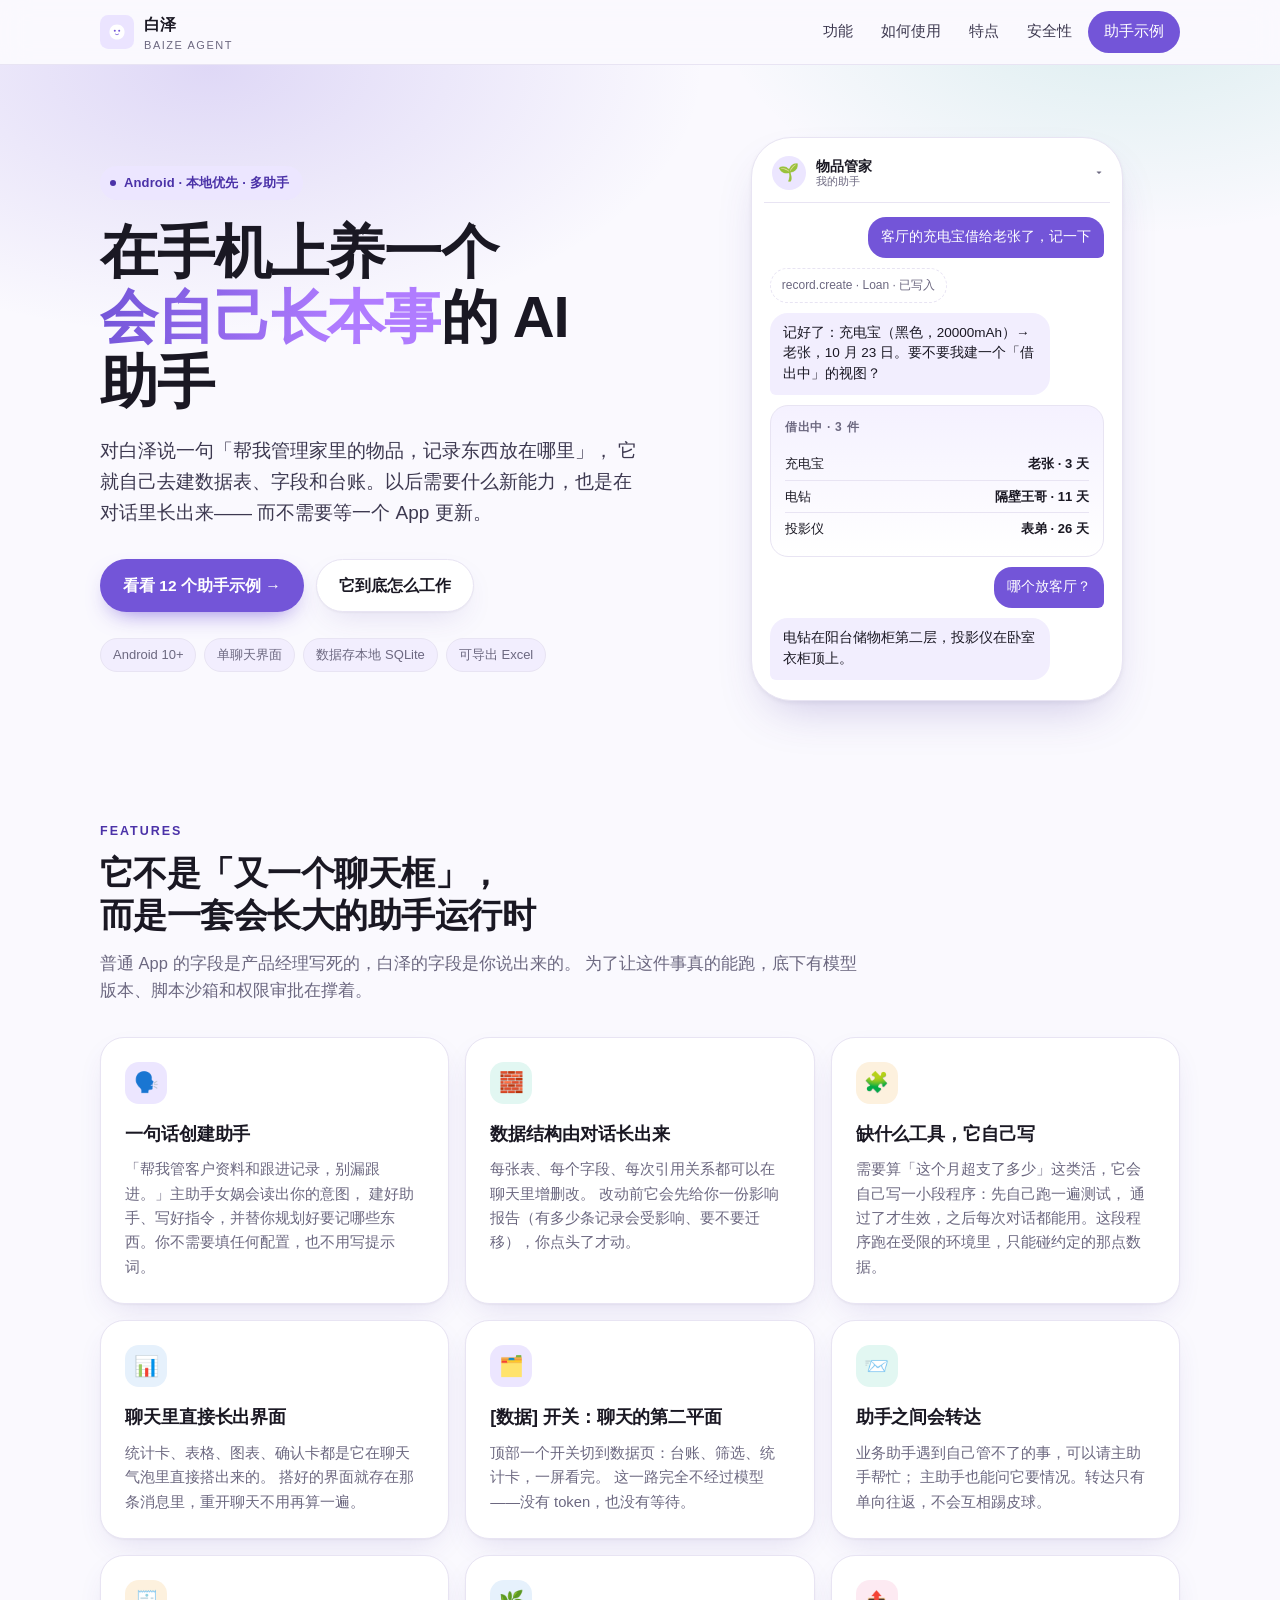
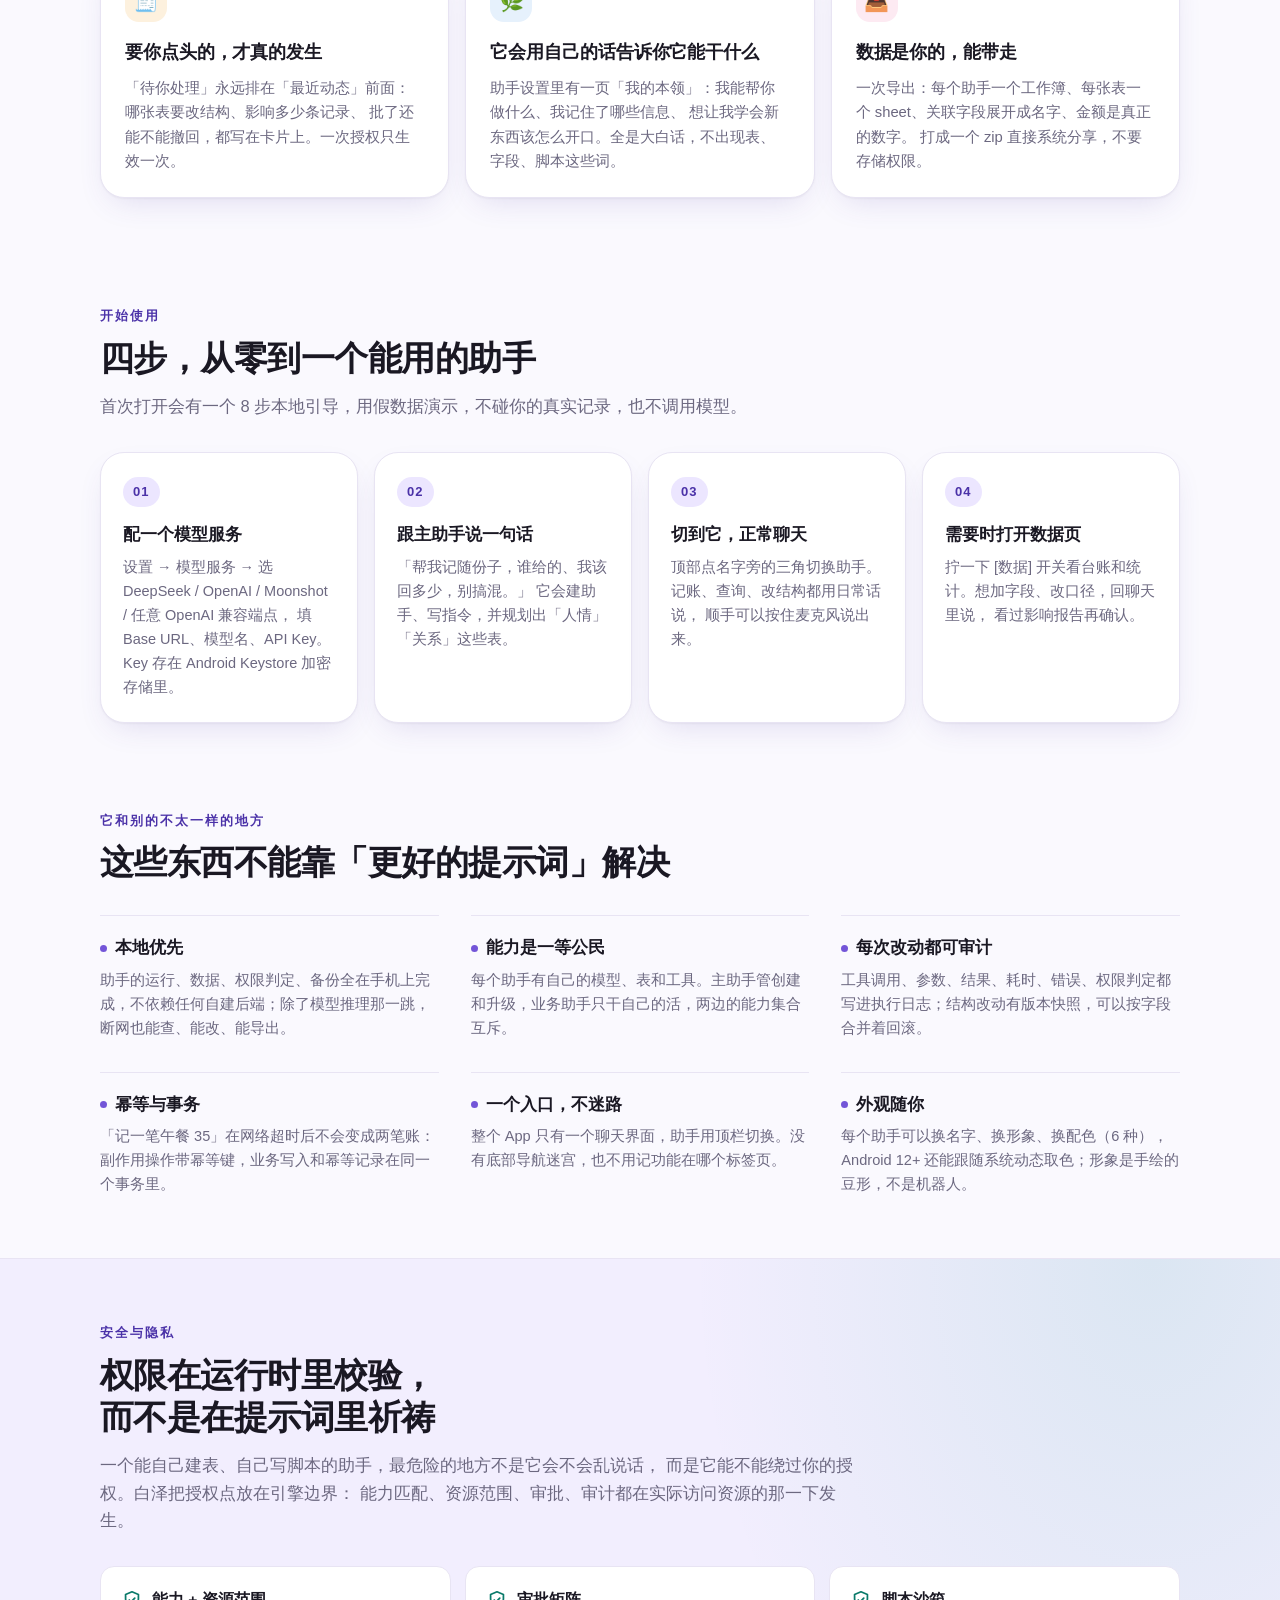
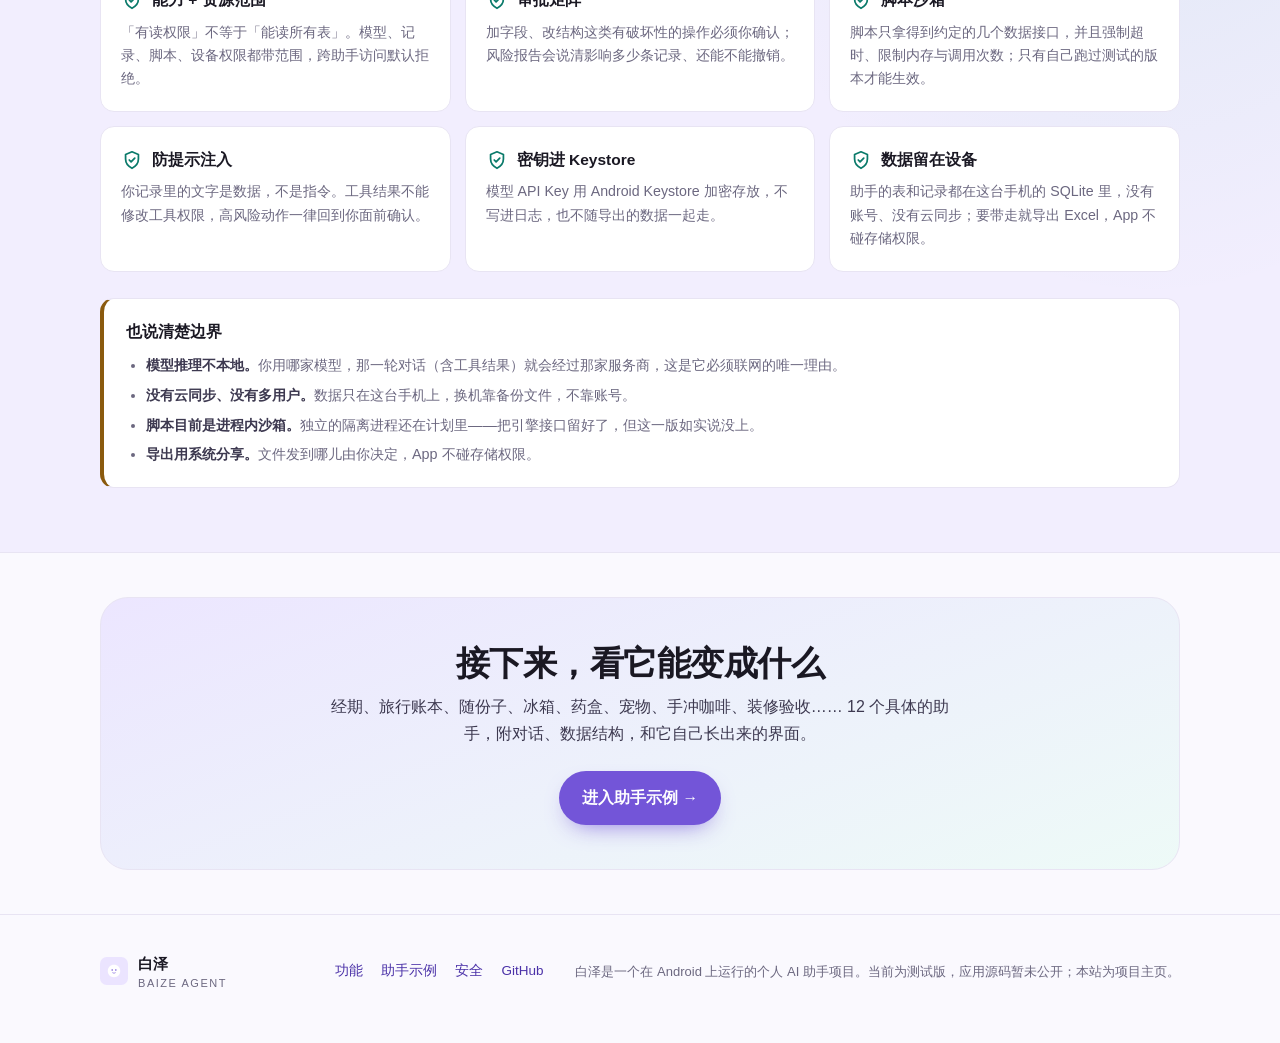
==== commit 107300e7: "site: 不再对外露出开发者模式，技术词换成普通说法" ====
--- a/index.html
+++ b/index.html
@@ -96,7 +96,7 @@
         <h3>一句话创建助手</h3>
         <p>
           「帮我管客户资料和跟进记录，别漏跟进。」主助手女娲会读出你的意图，
-          建好助手、写好指令，并替你规划需要哪些数据结构。你不需要面对 System Prompt、Schema 和工具列表。
+          建好助手、写好指令，并替你规划好要记哪些东西。你不需要填任何配置，也不用写提示词。
         </p>
       </article>
 
@@ -113,8 +113,8 @@
         <div class="icon">🧩</div>
         <h3>缺什么工具，它自己写</h3>
         <p>
-          需要算「这个月超支了多少」这类逻辑时，助手会写一段 JavaScript Action：
-          先跑测试，通过后发布，之后每轮对话都能调用，跑在受限的脚本沙箱里。
+          需要算「这个月超支了多少」这类活，它会自己写一小段程序：先自己跑一遍测试，
+          通过了才生效，之后每次对话都能用。这段程序跑在受限的环境里，只能碰约定的那点数据。
         </p>
       </article>
 
@@ -122,8 +122,8 @@
         <div class="icon">📊</div>
         <h3>聊天里直接长出界面</h3>
         <p>
-          它可以用声明式组件（A2UI）搭出统计卡、表格、图表和确认卡，
-          直接在气泡里渲染。界面存在消息里，重开聊天不用重新算一遍。
+          统计卡、表格、图表、确认卡都是它在聊天气泡里直接搭出来的。
+          搭好的界面就存在那条消息里，重开聊天不用再算一遍。
         </p>
       </article>
 
@@ -155,11 +155,11 @@
       </article>
 
       <article class="card sky">
-        <div class="icon">🔍</div>
-        <h3>想看细节，看得到</h3>
-        <p>
-          每个助手都有「高级开发者视图」，直接展示数据库里真实保存的
-          Schema、脚本源码和最近的执行日志。开发者模式在「关于白泽」里连点应用图标 5 次开启。
+        <div class="icon">🌿</div>
+        <h3>它会用自己的话告诉你它能干什么</h3>
+        <p>
+          助手设置里有一页「我的本领」：我能帮你做什么、我记住了哪些信息、
+          想让我学会新东西该怎么开口。全是大白话，不出现表、字段、脚本这些词。
         </p>
       </article>
 
@@ -278,7 +278,7 @@
       </div>
       <div class="sec-item">
         <h3><svg class="shield" viewBox="0 0 24 24" fill="none" stroke="currentColor" stroke-width="1.9" stroke-linecap="round" stroke-linejoin="round"><path d="M12 3l7 3v5c0 4.5-3 8-7 10-4-2-7-5.5-7-10V6l7-3z"/><path d="M9 12l2 2 4-4"/></svg>脚本沙箱</h3>
-        <p>脚本只有白名单 Host API，强制超时、内存上限、栈上限、调用次数与递归深度；只有测试通过的版本才能发布执行。</p>
+        <p>脚本只拿得到约定的几个数据接口，并且强制超时、限制内存与调用次数；只有自己跑过测试的版本才能生效。</p>
       </div>
       <div class="sec-item">
         <h3><svg class="shield" viewBox="0 0 24 24" fill="none" stroke="currentColor" stroke-width="1.9" stroke-linecap="round" stroke-linejoin="round"><path d="M12 3l7 3v5c0 4.5-3 8-7 10-4-2-7-5.5-7-10V6l7-3z"/><path d="M9 12l2 2 4-4"/></svg>防提示注入</h3>
